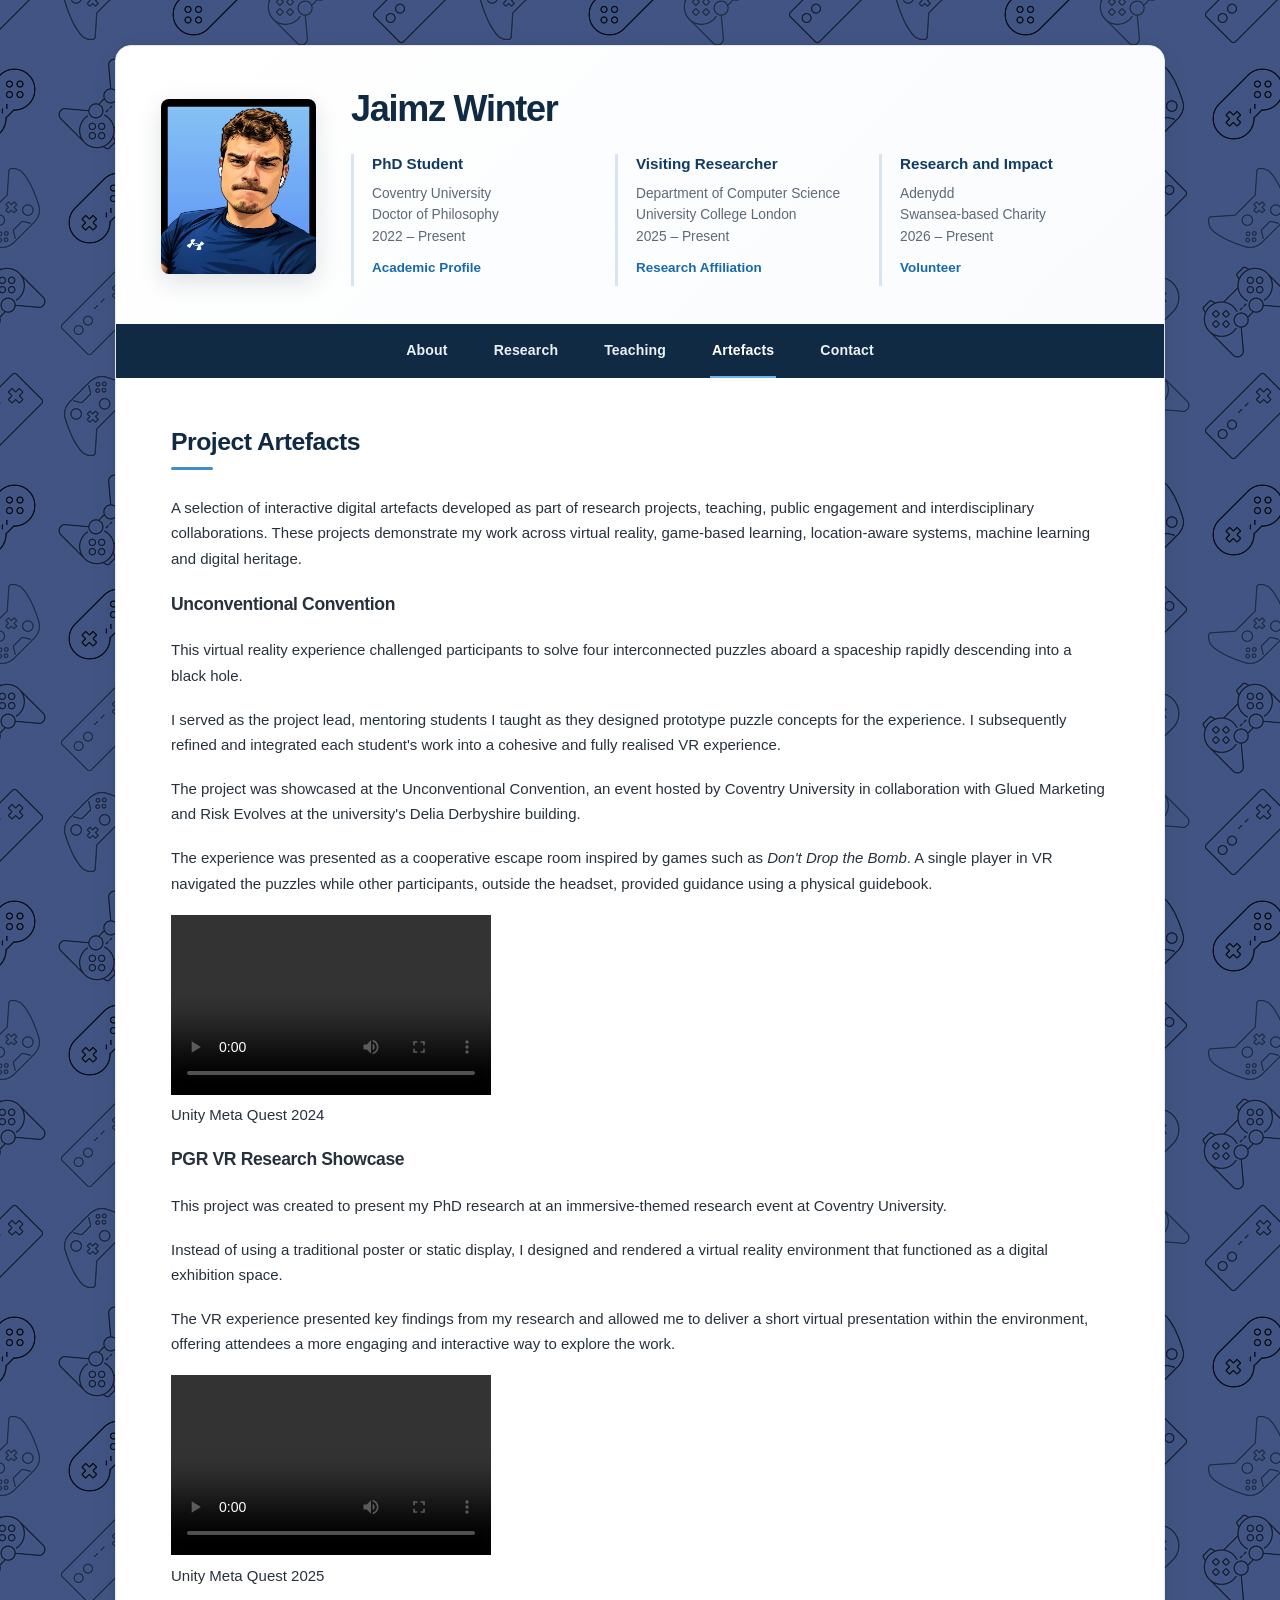
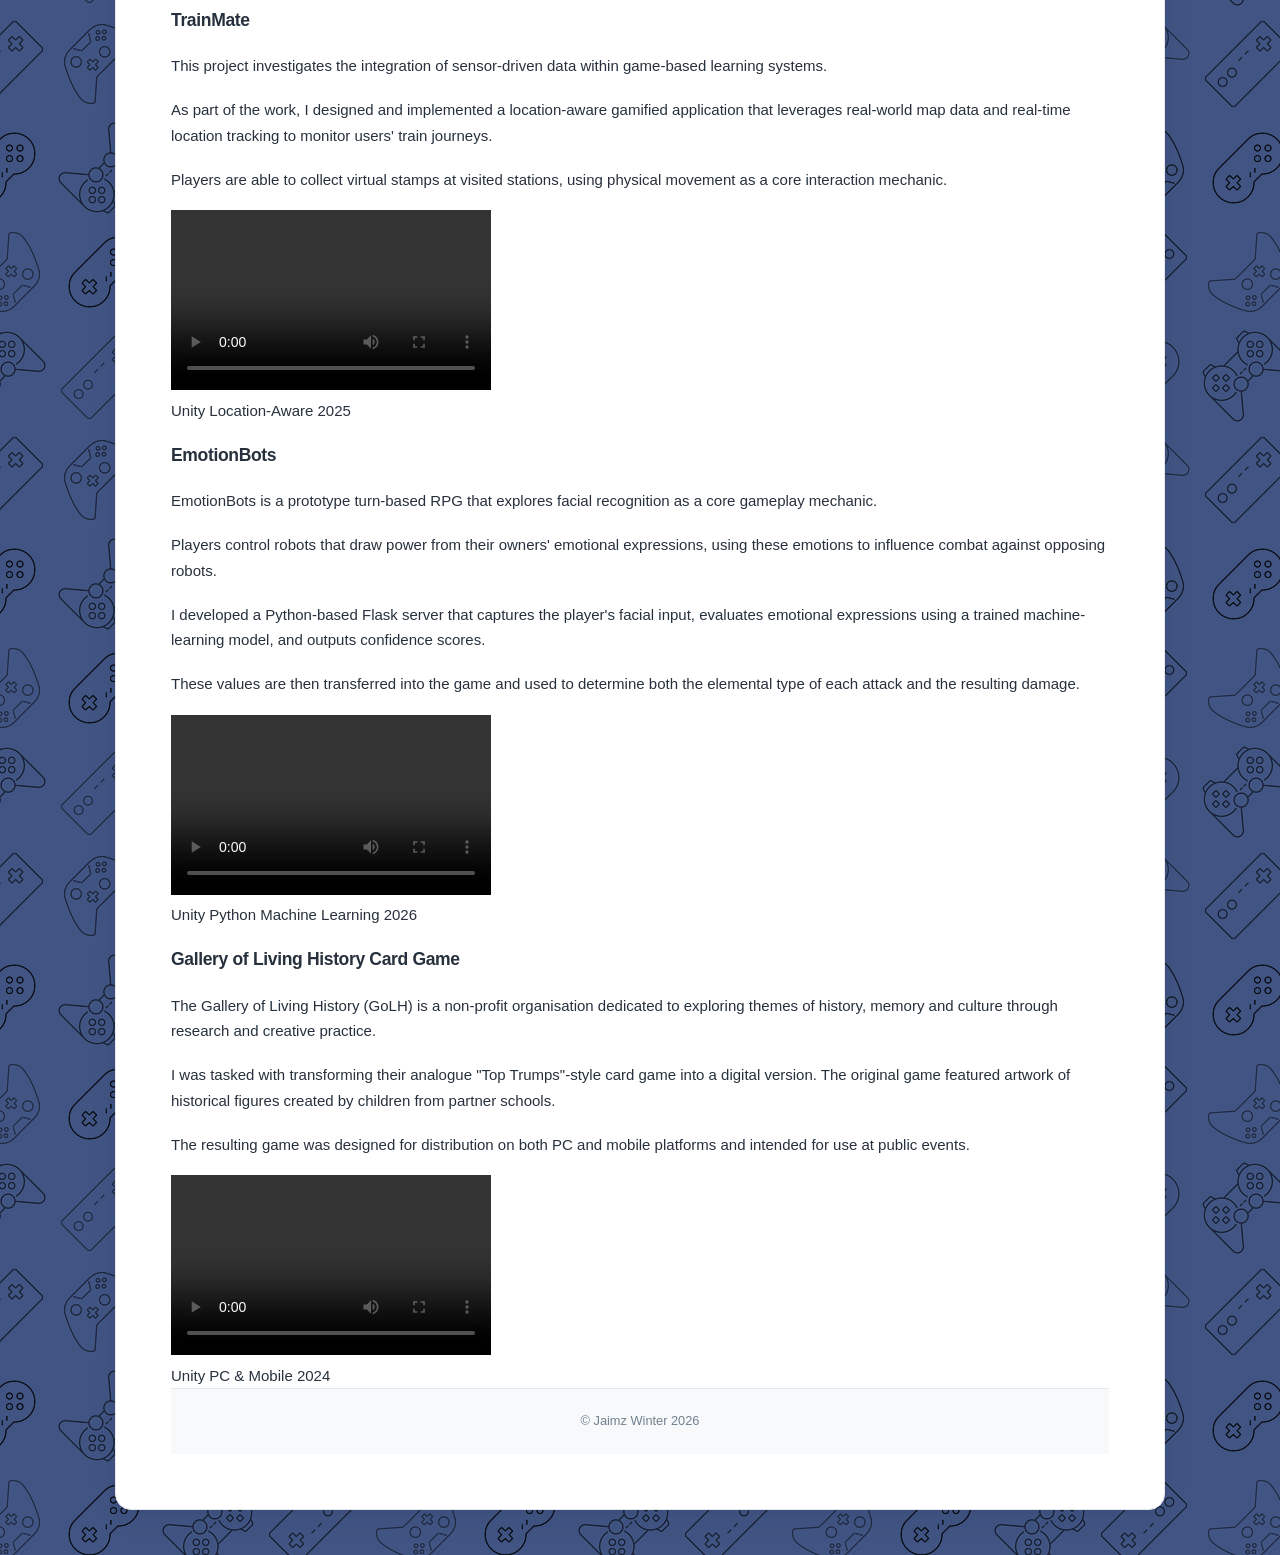
==== Artefacts.html @ 3deaa88f "1" ====
<!DOCTYPE html>
<html lang="en">

<head>
    <meta charset="UTF-8">
    <meta http-equiv="X-UA-Compatible" content="IE=edge">
    <meta name="viewport" content="width=device-width, initial-scale=1">

    <title>Jaimz Winter</title>

    <link rel="stylesheet" href="./Index.css">
</head>

<body class="preload">

<main>

    <!-- =====================================================
         Navigation
         ===================================================== -->

    <header class="header-container">

        <nav class="header-nav-container">

            <input
                id="hamburger-menu"
                type="checkbox"
                class="header-nav-checkbox"
            >

            <label for="hamburger-menu" class="header-nav-label">
                <span class="hamburger">
                    <span class="icon-bar top-bar"></span>
                    <span class="icon-bar middle-bar"></span>
                    <span class="icon-bar bottom-bar"></span>
                </span>
            </label>

            <div class="header-nav-image-container">
                <img
                    src="images/profile.jpg"
                    alt="Profile picture of Jaimz Winter"
                >
            </div>

            <div class="header-nav-wrapper">
                <a href="./index.html">About</a>
                <a href="./research.html">Research</a>
                <a href="./teaching.html">Teaching</a>
                <a href="./Artefacts.html" class="active">Artefacts</a>
                <a href="./contact.html">Contact</a>
            </div>

        </nav>


        <!-- Header -->

        <div class="header-top-container">

            <div class="header-top-image-container">
                <img
                    src="images/profile.jpg"
                    alt="Profile Picture of Jaimz Winter"
                >
            </div>

            <div class="header-top-content-container">

                <h1>Jaimz Winter</h1>

                <div class="header-affiliations-container">

                    <div class="affiliation-block">

                        <strong class="affiliation-title">
                            PhD Student
                        </strong>

                        <p>
                            Coventry University<br>
                            Doctor of Philosophy<br>
                            2022 – Present
                        </p>

                        <p class="department-link">
                            <a
                                href="https://scholar.google.com/citations?user=lIaf_-cAAAAJ&hl=en"
                                target="_blank"
                                rel="noopener noreferrer"
                            >
                                Academic Profile
                            </a>
                        </p>

                    </div>


                    <div class="affiliation-block">

                        <strong class="affiliation-title">
                            Visiting Researcher
                        </strong>

                        <p>
                            Department of Computer Science<br>
                            University College London<br>
                            2025 – Present
                        </p>

                        <p class="department-link">
                            <a
                                href="https://www.ucl.ac.uk/uclic/"
                                target="_blank"
                                rel="noopener noreferrer"
                            >
                                Research Affiliation
                            </a>
                        </p>

                    </div>


                    <div class="affiliation-block">

                        <strong class="affiliation-title">
                            Research and Impact
                        </strong>

                        <p>
                            Adenydd<br>
                            Swansea-based Charity<br>
                            2026 – Present
                        </p>

                        <p class="department-link">
                            <a
                                href="https://adenydd.org/"
                                target="_blank"
                                rel="noopener noreferrer"
                            >
                                Volunteer
                            </a>
                        </p>

                    </div>

                </div>

            </div>

        </div>

    </header>


    <!-- =====================================================
         Main Content
         ===================================================== -->

    <div class="content-container">

        <section class="artefacts-section">

            <h2 class="title">Project Artefacts</h2>

            <p class="section-introduction">
                A selection of interactive digital artefacts developed as
                part of research projects, teaching, public engagement and
                interdisciplinary collaborations. These projects demonstrate
                my work across virtual reality, game-based learning,
                location-aware systems, machine learning and digital heritage.
            </p>


            <!-- =================================================
                 Unconventional Convention
                 ================================================= -->

            <article class="artefact">

                <div class="artefact-content">

                    <h3>Unconventional Convention</h3>

                    <p>
                        This virtual reality experience challenged participants
                        to solve four interconnected puzzles aboard a spaceship
                        rapidly descending into a black hole.
                    </p>

                    <p>
                        I served as the project lead, mentoring students I
                        taught as they designed prototype puzzle concepts for
                        the experience. I subsequently refined and integrated
                        each student's work into a cohesive and fully realised
                        VR experience.
                    </p>

                    <p>
                        The project was showcased at the Unconventional
                        Convention, an event hosted by Coventry University in
                        collaboration with Glued Marketing and Risk Evolves at
                        the university's Delia Derbyshire building.
                    </p>

                    <p>
                        The experience was presented as a cooperative escape
                        room inspired by games such as
                        <em>Don't Drop the Bomb</em>. A single player in VR
                        navigated the puzzles while other participants,
                        outside the headset, provided guidance using a physical
                        guidebook.
                    </p>

                </div>

                <div class="artefact-media">

                    <video
                        controls
                        preload="metadata"
                        width="320"
                        height="180"
                    >
                        <source
                            src="videos/Uncon.mp4"
                            type="video/mp4"
                        >
                        Your browser does not support the video element.
                    </video>

                </div>

                <div class="artefact-meta">
                    <span>Unity</span>
                    <span>Meta Quest</span>
                    <span>2024</span>
                </div>

            </article>


            <!-- =================================================
                 PGR VR Research Showcase
                 ================================================= -->

            <article class="artefact">

                <div class="artefact-content">

                    <h3>PGR VR Research Showcase</h3>

                    <p>
                        This project was created to present my PhD research at
                        an immersive-themed research event at Coventry
                        University.
                    </p>

                    <p>
                        Instead of using a traditional poster or static
                        display, I designed and rendered a virtual reality
                        environment that functioned as a digital exhibition
                        space.
                    </p>

                    <p>
                        The VR experience presented key findings from my
                        research and allowed me to deliver a short virtual
                        presentation within the environment, offering attendees
                        a more engaging and interactive way to explore the work.
                    </p>

                </div>

                <div class="artefact-media">

                    <video
                        controls
                        preload="metadata"
                        width="320"
                        height="180"
                    >
                        <source
                            src="videos/VRPHD.mp4"
                            type="video/mp4"
                        >
                        Your browser does not support the video element.
                    </video>

                </div>

                <div class="artefact-meta">
                    <span>Unity</span>
                    <span>Meta Quest</span>
                    <span>2025</span>
                </div>

            </article>


            <!-- =================================================
                 TrainMate
                 ================================================= -->

            <article class="artefact">

                <div class="artefact-content">

                    <h3>TrainMate</h3>

                    <p>
                        This project investigates the integration of
                        sensor-driven data within game-based learning systems.
                    </p>

                    <p>
                        As part of the work, I designed and implemented a
                        location-aware gamified application that leverages
                        real-world map data and real-time location tracking to
                        monitor users' train journeys.
                    </p>

                    <p>
                        Players are able to collect virtual stamps at visited
                        stations, using physical movement as a core interaction
                        mechanic.
                    </p>

                </div>

                <div class="artefact-media">

                    <video
                        controls
                        preload="metadata"
                        width="320"
                        height="180"
                    >
                        <source
                            src="videos/Train.mp4"
                            type="video/mp4"
                        >
                        Your browser does not support the video element.
                    </video>

                </div>

                <div class="artefact-meta">
                    <span>Unity</span>
                    <span>Location-Aware</span>
                    <span>2025</span>
                </div>

            </article>


            <!-- =================================================
                 EmotionBots
                 ================================================= -->

            <article class="artefact">

                <div class="artefact-content">

                    <h3>EmotionBots</h3>

                    <p>
                        EmotionBots is a prototype turn-based RPG that explores
                        facial recognition as a core gameplay mechanic.
                    </p>

                    <p>
                        Players control robots that draw power from their
                        owners' emotional expressions, using these emotions to
                        influence combat against opposing robots.
                    </p>

                    <p>
                        I developed a Python-based Flask server that captures
                        the player's facial input, evaluates emotional
                        expressions using a trained machine-learning model,
                        and outputs confidence scores.
                    </p>

                    <p>
                        These values are then transferred into the game and
                        used to determine both the elemental type of each
                        attack and the resulting damage.
                    </p>

                </div>

                <div class="artefact-media">

                    <video
                        controls
                        preload="metadata"
                        width="320"
                        height="180"
                    >
                        <source
                            src="videos/Finished Emobot.mp4"
                            type="video/mp4"
                        >
                        Your browser does not support the video element.
                    </video>

                </div>

                <div class="artefact-meta">
                    <span>Unity</span>
                    <span>Python</span>
                    <span>Machine Learning</span>
                    <span>2026</span>
                </div>

            </article>


            <!-- =================================================
                 Gallery of Living History
                 ================================================= -->

            <article class="artefact">

                <div class="artefact-content">

                    <h3>Gallery of Living History Card Game</h3>

                    <p>
                        The Gallery of Living History (GoLH) is a non-profit
                        organisation dedicated to exploring themes of history,
                        memory and culture through research and creative
                        practice.
                    </p>

                    <p>
                        I was tasked with transforming their analogue
                        "Top Trumps"-style card game into a digital version.
                        The original game featured artwork of historical
                        figures created by children from partner schools.
                    </p>

                    <p>
                        The resulting game was designed for distribution on
                        both PC and mobile platforms and intended for use at
                        public events.
                    </p>

                </div>

                <div class="artefact-media">

                    <video
                        controls
                        preload="metadata"
                        width="320"
                        height="180"
                    >
                        <source
                            src="videos/Finish Trumps.mp4"
                            type="video/mp4"
                        >
                        Your browser does not support the video element.
                    </video>

                </div>

                <div class="artefact-meta">
                    <span>Unity</span>
                    <span>PC &amp; Mobile</span>
                    <span>2024</span>
                </div>

            </article>

        </section>





    <!-- =====================================================
         Footer
         ===================================================== -->

    <footer class="footer">

        <p class="footer-text">
            © Jaimz Winter 2026
        </p>

    </footer>

</main>

</body>
</html>
---- Index.css ----
/* =========================================================
   Jaimz Winter — Research Website
   Refined Academic Theme
   ========================================================= */


/* =========================================================
   Global
   ========================================================= */

* {
    box-sizing: border-box;
}

html {
    scroll-behavior: smooth;
}

body {
    margin: 0;
    padding: 0 30px;

    background:  url("../images/background.png");
    color: #27313d;

    font-family:
        Inter,
        -apple-system,
        BlinkMacSystemFont,
        "Segoe UI",
        Helvetica,
        Arial,
        sans-serif;

    font-size: 15px;
    font-weight: 400;
    line-height: 1.7;

    overflow-x: hidden;
}

body.preload * {
    transition: none !important;
}


/* =========================================================
   Main Container
   ========================================================= */

main {
    width: 100%;
    max-width: 1050px;

    margin: 45px auto;

    background: #ffffff;

    border: 1px solid #e4e8ed;
    border-radius: 16px;

    box-shadow:
        0 10px 30px rgba(15, 32, 50, 0.06),
        0 2px 8px rgba(15, 32, 50, 0.04);

    overflow: hidden;
}

@media (max-width: 768px) {
    body {
        padding: 0;
        background: #ffffff;
    }

    main {
        margin: 0;
        border: none;
        border-radius: 0;
        box-shadow: none;
    }
}


/* =========================================================
   Header
   ========================================================= */

.header-container {
    display: flex;
    flex-direction: column;
}


/* =========================================================
   Profile Header
   ========================================================= */
/* =========================================================
   Header
   ========================================================= */

.header-container {
    display: flex;
    flex-direction: column;
}


/* =========================================================
   Profile Header
   ========================================================= */

.header-top-container {
    width: 100%;

    display: flex;
    flex-direction: row;
    align-items: center;

    gap: 35px;

    padding: 42px 45px 38px;

    background:
        linear-gradient(
            135deg,
            #ffffff 0%,
            #f9fbfd 100%
        );

    order: 1;
}

.header-top-image-container {
    flex-shrink: 0;
}

.header-top-image-container > img {
    width: 155px;
    height: 175px;

    object-fit: cover;

    border-radius: 8px;
    border: none;

    box-shadow: 0 8px 25px rgba(15, 32, 50, 0.13);

    display: block;
}

.header-top-content-container {
    flex: 1;

    display: flex;
    flex-direction: column;
}

.header-top-content-container > h1 {
    margin: 0 0 0px;

    color: #102a43;

    font-size: 2.25rem;
    font-weight: 650;

    line-height: 1.15;

    letter-spacing: -0.035em;

    padding-bottom: 25px;
}


/* =========================================================
   Affiliations
   ========================================================= */

.header-top-content-container .header-affiliations-container {
    display: grid;

    grid-template-columns:
        repeat(3, minmax(0, 1fr));

    gap: 24px;
}

.affiliation-block {
    padding-left: 18px;

    border-left: 3px solid #d8e4f1;
}

.header-top-content-container
.header-affiliations-container
.affiliation-block
.affiliation-title {
    display: block;

    margin: 0 0 8px;

    color: #123b63;

    font-size: 0.95rem;
    font-weight: 650;

    line-height: 1.35;

    text-decoration: none;
}

.header-top-content-container
.header-affiliations-container
.affiliation-block
.affiliation-title:hover {
    color: #1769aa;
}

.header-top-content-container
.header-affiliations-container
.affiliation-block
p {
    margin: 0 0 7px;

    color: #5c6976;

    font-size: 0.86rem;
    line-height: 1.55;
}

.header-top-content-container
.header-affiliations-container
.affiliation-block
.department-link {
    margin-top: 10px;
}

.header-top-content-container
.header-affiliations-container
.affiliation-block
.department-link
a {
    color: #1769aa;

    font-size: 0.84rem;
    font-weight: 550;

    text-decoration: none;
}

.header-top-content-container
.header-affiliations-container
.affiliation-block
.department-link
a:hover {
    text-decoration: underline;
}


/* =========================================================
   Navigation
   ========================================================= */

.header-nav-container {
    order: 2;

    position: relative;

    background: #102a43;

    z-index: 1000;
}

.header-nav-wrapper {
    display: flex;

    align-items: center;
    justify-content: center;

    gap: 2px;

    padding: 0 25px;

    background: #102a43;
}

.header-nav-wrapper > a {
    position: relative;

    padding: 15px 22px;

    color: #eaf1f7 !important;

    font-size: 0.88rem;
    font-weight: 550;

    letter-spacing: 0.01em;

    text-decoration: none;

    transition:
        color 180ms ease,
        background 180ms ease;
}

.header-nav-wrapper > a::after {
    content: "";

    position: absolute;

    left: 20px;
    right: 20px;
    bottom: 0;

    height: 2px;

    background: #6eb4e8;

    transform: scaleX(0);

    transform-origin: center;

    transition: transform 180ms ease;
}

.header-nav-wrapper > a:hover {
    color: #ffffff !important;
    background: rgba(255, 255, 255, 0.05);
}

.header-nav-wrapper > a:hover::after,
.header-nav-wrapper > a.active::after {
    transform: scaleX(1);
}

.header-nav-wrapper > a.active {
    color: #ffffff !important;
}


/* =========================================================
   Mobile Navigation
   ========================================================= */

.header-nav-checkbox {
    display: none;
}

.header-nav-checkbox + .header-nav-label {
    display: none;
}

.header-nav-image-container {
    display: none;
}

@media (max-width: 768px) {

    .header-nav-container {
        width: 100%;

        min-height: 58px;

        display: flex;
        align-items: flex-end;

        padding: 15px 20px;

        background: #102a43;

        box-shadow:
            0 3px 10px rgba(15, 32, 50, 0.12);
    }

    .header-nav-checkbox + .header-nav-label {
        display: block;

        position: relative;

        cursor: pointer;

        z-index: 1100;
    }

    .header-nav-checkbox + .header-nav-label .icon-bar {
        display: block;

        width: 25px;
        height: 2px;

        margin: 5px;

        background: #ffffff;

        border-radius: 2px;

        transition:
            transform 200ms ease,
            opacity 200ms ease;
    }

    .header-nav-checkbox:checked
    + .header-nav-label
    .top-bar {
        transform:
            rotate(45deg)
            translate(4px, 5px);
    }

    .header-nav-checkbox:checked
    + .header-nav-label
    .middle-bar {
        opacity: 0;
    }

    .header-nav-checkbox:checked
    + .header-nav-label
    .bottom-bar {
        transform:
            rotate(-45deg)
            translate(4px, -5px);
    }

    .header-nav-wrapper {
        position: fixed;

        top: 0;
        left: 100%;

        width: 100%;
        height: 100vh;

        display: flex;
        flex-direction: column;

        align-items: center;
        justify-content: center;

        gap: 4px;

        padding: 70px 25px 40px;

        background:
            linear-gradient(
                145deg,
                #102a43,
                #173f63
            );

        opacity: 0;

        transition:
            left 250ms ease,
            opacity 250ms ease;
    }

    .header-nav-wrapper > a {
        width: min(320px, 90%);

        padding: 14px 20px;

        border-radius: 8px;

        text-align: center;

        font-size: 1rem;
    }

    .header-nav-wrapper > a::after {
        display: none;
    }

    .header-nav-checkbox:checked
    ~ .header-nav-wrapper {
        left: 0;
        opacity: 1;
    }

    .header-nav-image-container {
        display: none;
    }
}


/* =========================================================
   Mobile Header
   ========================================================= */

@media (max-width: 900px) {

    .header-top-container {
        padding: 35px 30px;
    }

    .header-top-content-container
    .header-affiliations-container {
        grid-template-columns: 1fr;
        gap: 16px;
    }

    .affiliation-block {
        padding-left: 15px;
    }
}

@media (max-width: 768px) {

    .header-top-container {
        flex-direction: column;

        align-items: flex-start;

        gap: 22px;

        padding: 30px 22px 35px;

        border-bottom: 1px solid #e8edf2;

        order: 2;
    }

    .header-top-image-container {
        display: none;
    }

    .header-top-content-container > h1 {
        margin-bottom: 22px;

        font-size: 2rem;
    }

    .header-top-content-container
    .header-affiliations-container {
        grid-template-columns: 1fr;

        gap: 17px;
    }
}



/* =========================================================
   Responsive Header
   ========================================================= */

@media (max-width: 900px) {

    .header-top-container {
        padding: 35px 30px;
    }

    .header-top-content-container
    .header-affiliations-container {
        grid-template-columns: 1fr;

        gap: 16px;
    }

    .affiliation-block {
        padding-left: 15px;
    }
}

@media (max-width: 768px) {

    .header-top-container {
        flex-direction: column;

        align-items: flex-start;

        gap: 22px;

        padding: 30px 22px 35px;

        border-bottom: 1px solid #e8edf2;

        order: 2;
    }

    .header-top-image-container {
        display: none;
    }

    .header-top-content-container > h1 {
        margin-bottom: 22px;

        font-size: 2rem;
    }

    .header-top-content-container
    .header-affiliations-container {
        grid-template-columns: 1fr;

        gap: 17px;
    }
}


/* =========================================================
   Content
   ========================================================= */

.content-container {
    padding: 48px 55px 55px;
}


/* =========================================================
   About Section
   ========================================================= */

.about-top-container {
    width: 100%;

    display: flex;
    flex-direction: row;

    align-items: center;

    gap: 42px;

    padding-bottom: 35px;

    border-bottom: 1px solid #e4e9ee;
}

.about-top-container
.about-top-text-container {
    flex: 4;

    min-width: 0;
}

.about-top-container
.about-top-text-container p {
    margin: 0 0 0rem;
}

.about-top-container
.about-top-image-container {
    flex: 1;

    display: flex;

    align-items: center;
    justify-content: center;

    padding: 20px;
}

.about-top-container
.about-top-image-container
a {
    display: block;
}

.about-top-container
.about-top-image-container
a img {
    display: block;

    width: 100%;
    max-width: 260px;

    object-fit: cover;

    border-radius: 14px;

    box-shadow:
        0 8px 25px rgba(15, 32, 50, 0.10);

    transition:
        transform 180ms ease,
        box-shadow 180ms ease;
}

.about-top-container
.about-top-image-container
a:hover img {
    transform: translateY(-3px);

    box-shadow:
        0 12px 30px rgba(15, 32, 50, 0.14);
}

.about-container {
    width: 100%;
}

.about-container p {
    margin: 0 0 1.15rem;
}


/* =========================================================
   Typography
   ========================================================= */

p {
    margin: 0 0 1.15rem;
}

h1,
h2,
h3 {
    letter-spacing: -0.02em;
}

h2.title {
    position: relative;

    margin: 0 0 25px;

    padding-bottom: 12px;

    color: #102a43;

    font-size: 1.55rem;
    font-weight: 650;
    line-height: 1.3;

    letter-spacing: -0.02em;
}

h2.title::after {
    content: "";

    position: absolute;

    left: 0;
    bottom: 0;

    width: 42px;
    height: 3px;

    background: #3f8fc5;

    border-radius: 3px;
}

h3.subtitle {
    margin: 0 0 10px;

    color: #183b5b;

    font-size: 1.08rem;
    font-weight: 650;
    line-height: 1.45;
}


/* =========================================================
   Lists
   ========================================================= */

ul.list {
    margin: 1rem 0;

    padding-left: 22px;
}

ul.list > li {
    margin-bottom: 10px;

    color: #374553;

    line-height: 1.65;
}

ul.list > li::marker {
    color: #6c8ca6;
}


/* =========================================================
   Links
   ========================================================= */

a:link {
    color: #1769aa;
}

a:visited {
    color: #1769aa;
}

a:hover {
    color: #0c4f86;
}

a.link {
    color: #1769aa;
    font-weight: 500;
}

a.link:hover {
    color: #0c4f86;
}


/* =========================================================
   Footer
   ========================================================= */

.footer {
    width: 100%;

    padding: 22px 30px;

    background: #f7f9fb;

    border-top: 1px solid #e3e8ed;
}

.footer .footer-text {
    margin: 0;
    padding: 0;

    color: #71808f;

    text-align: center;

    font-size: 0.8rem;
    line-height: 1.6;
}

.footer .footer-text a {
    color: #506f89;

    text-decoration: none;
}

.footer .footer-text a:hover {
    color: #1769aa;

    text-decoration: underline;
}


/* =========================================================
   Responsive Content
   ========================================================= */

@media (max-width: 768px) {

    .content-container {
        padding: 35px 22px 40px;
    }

    h2.title {
        font-size: 1.4rem;
    }

    h3.subtitle {
        font-size: 1.04rem;
    }

    .about-top-container {
        flex-direction: column;

        align-items: stretch;

        gap: 25px;
    }

    .about-top-container
    .about-top-image-container {
        order: -1;

        padding: 0;
    }

    .about-top-container
    .about-top-image-container
    a img {
        width: 100%;
        max-width: 300px;

        margin: 0 auto;
    }

    .footer {
        padding: 20px;
    }
}


/* =========================================================
   Small Screens
   ========================================================= */

@media (max-width: 480px) {

    .header-top-container {
        padding: 28px 20px 30px;
    }

    .header-top-content-container > h1 {
        font-size: 1.8rem;
    }

    .content-container {
        padding: 30px 18px 35px;
    }

    .footer {
        padding: 18px;
    }
}
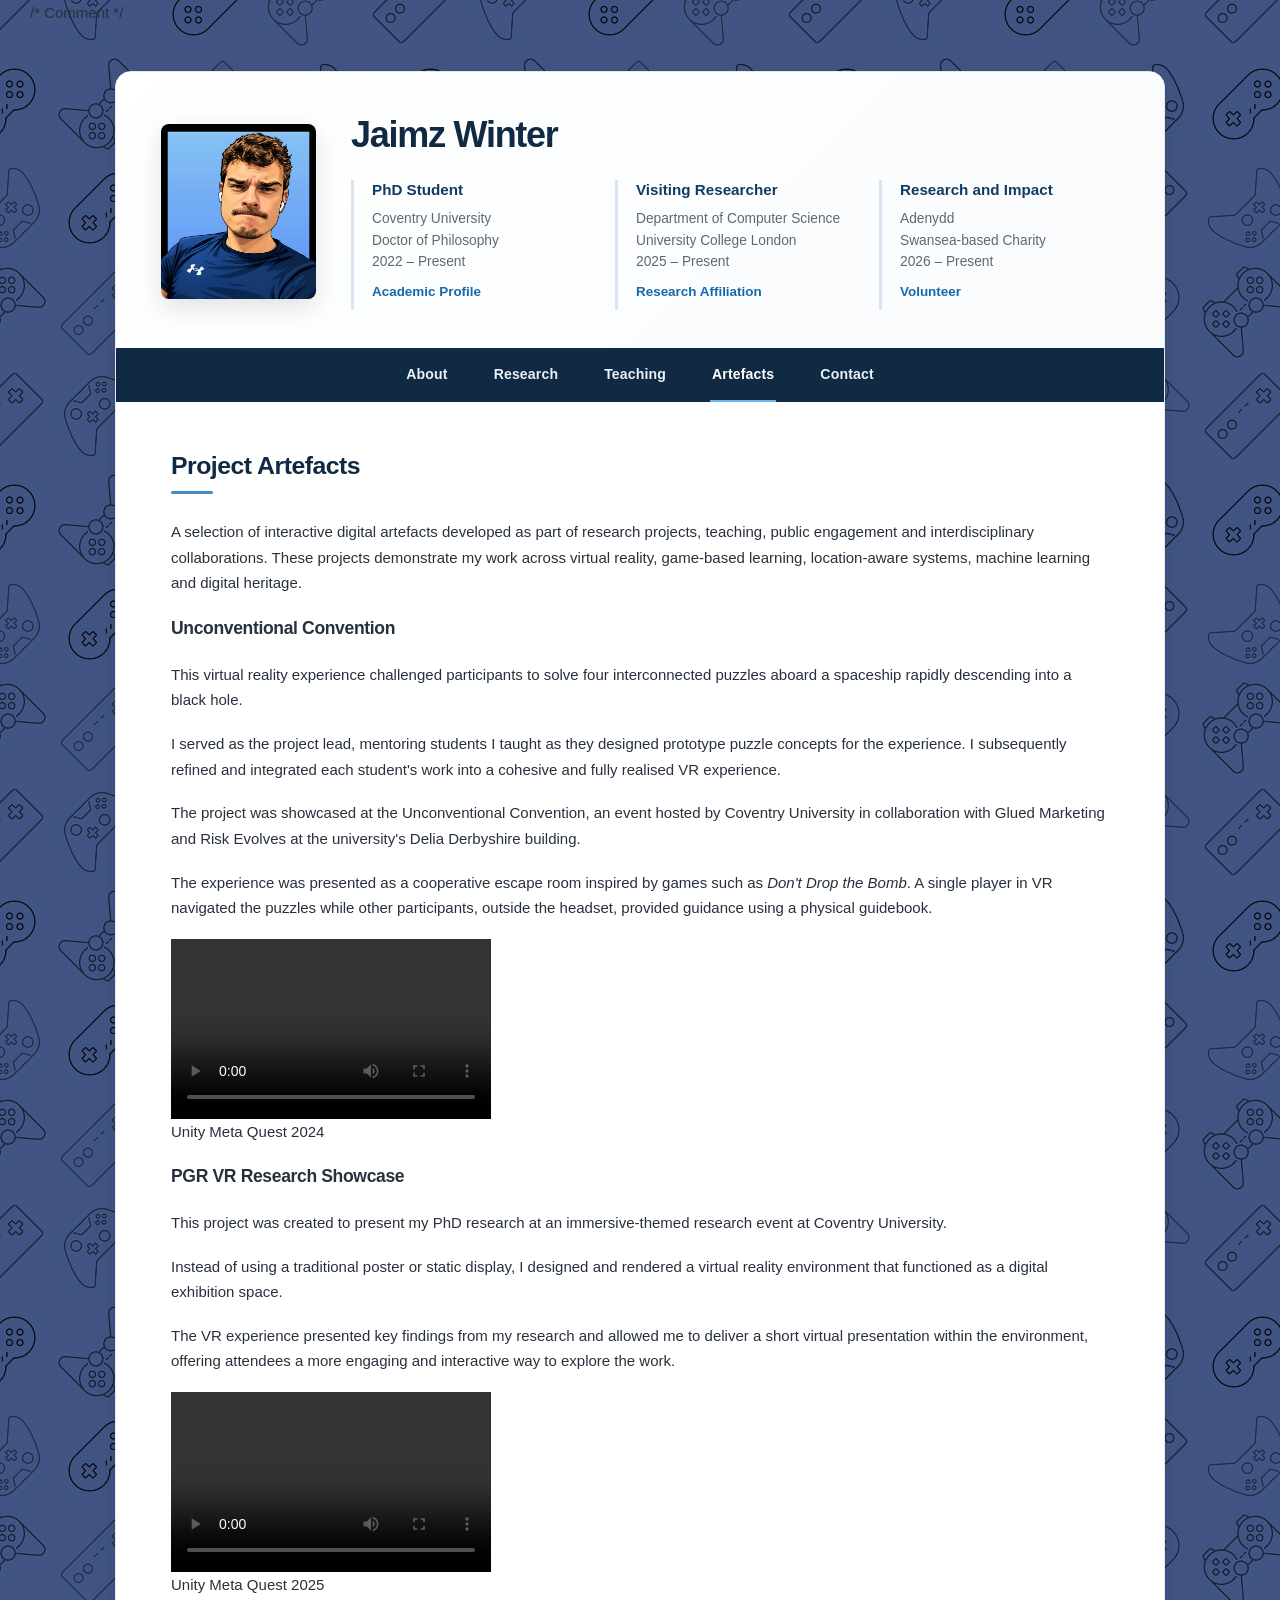
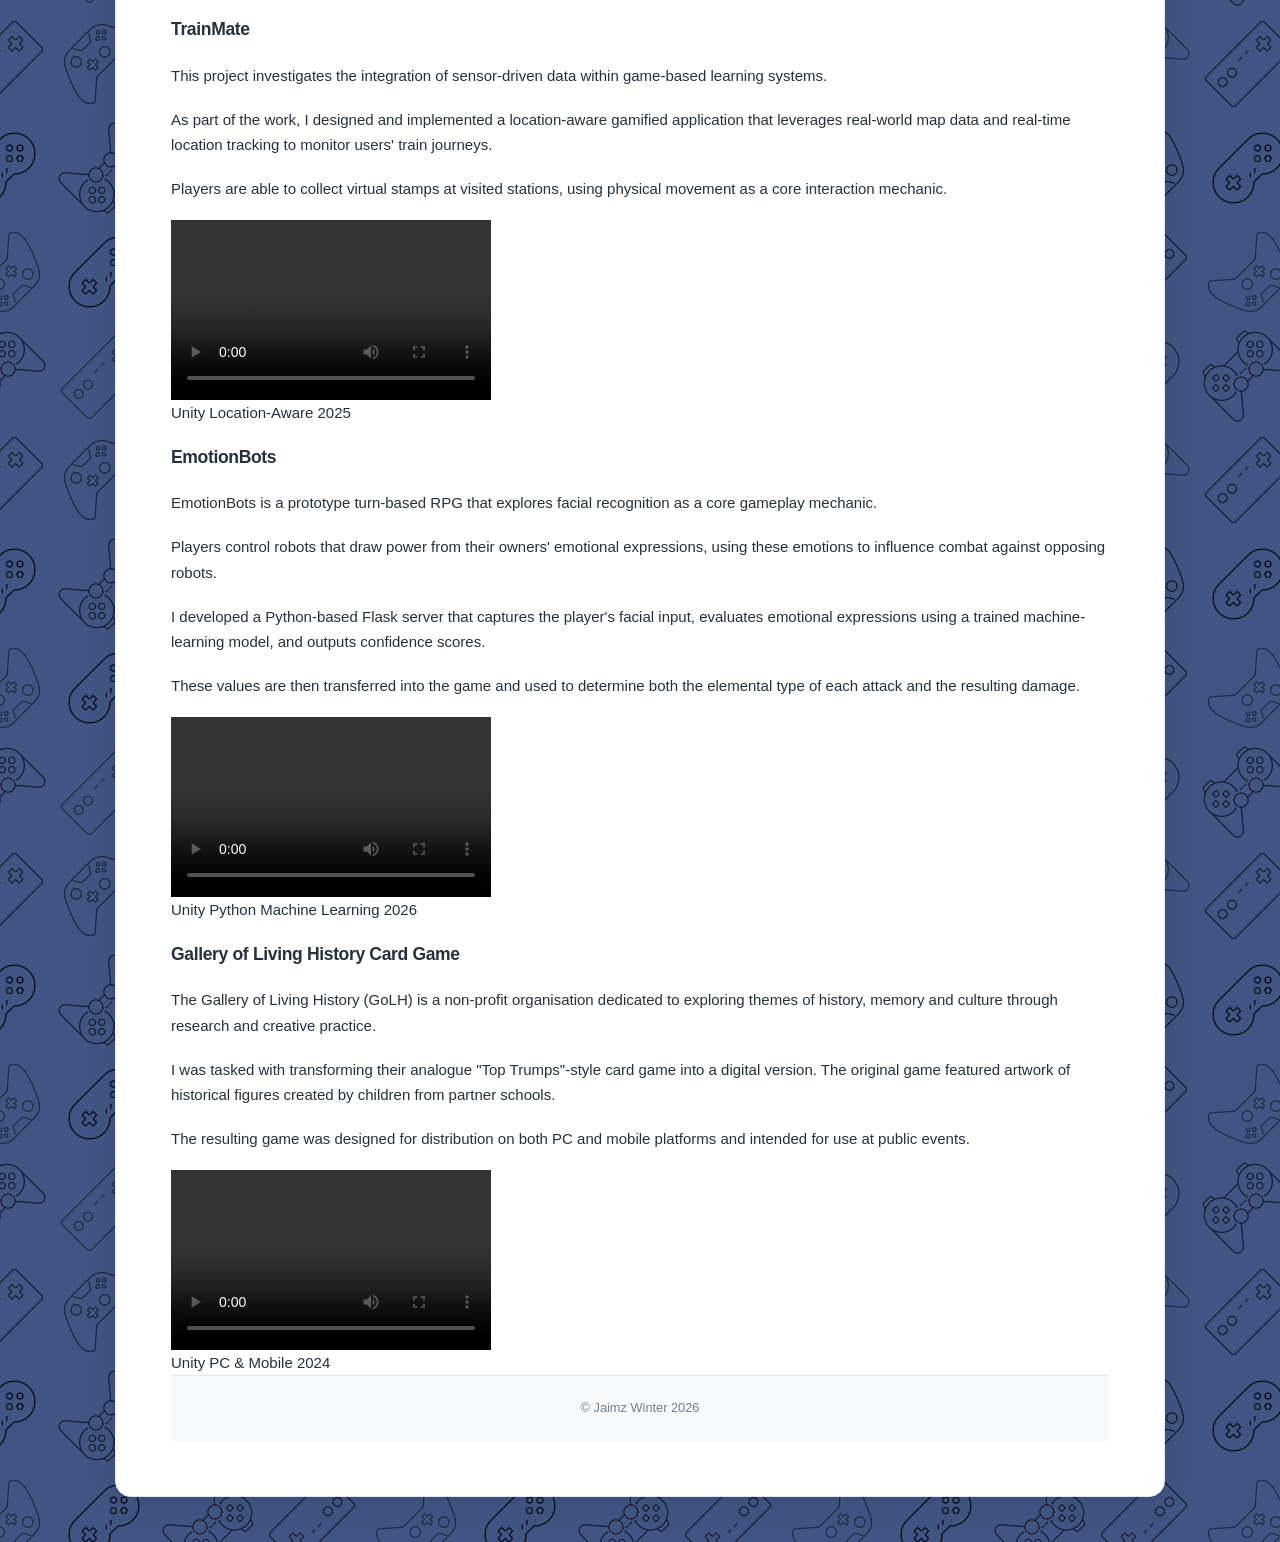
==== commit 098a2a86: "Second Push" ====
--- a/Artefacts.html
+++ b/Artefacts.html
@@ -1,4 +1,5 @@
 
+/* Comment */
 <!DOCTYPE html>
 <html lang="en">
 
--- a/Index.css
+++ b/Index.css
@@ -21,7 +21,7 @@
     margin: 0;
     padding: 0 30px;
 
-    background:  url("../images/background.png");
+    background:  url("/images/background.png");
     color: #27313d;
 
     font-family:
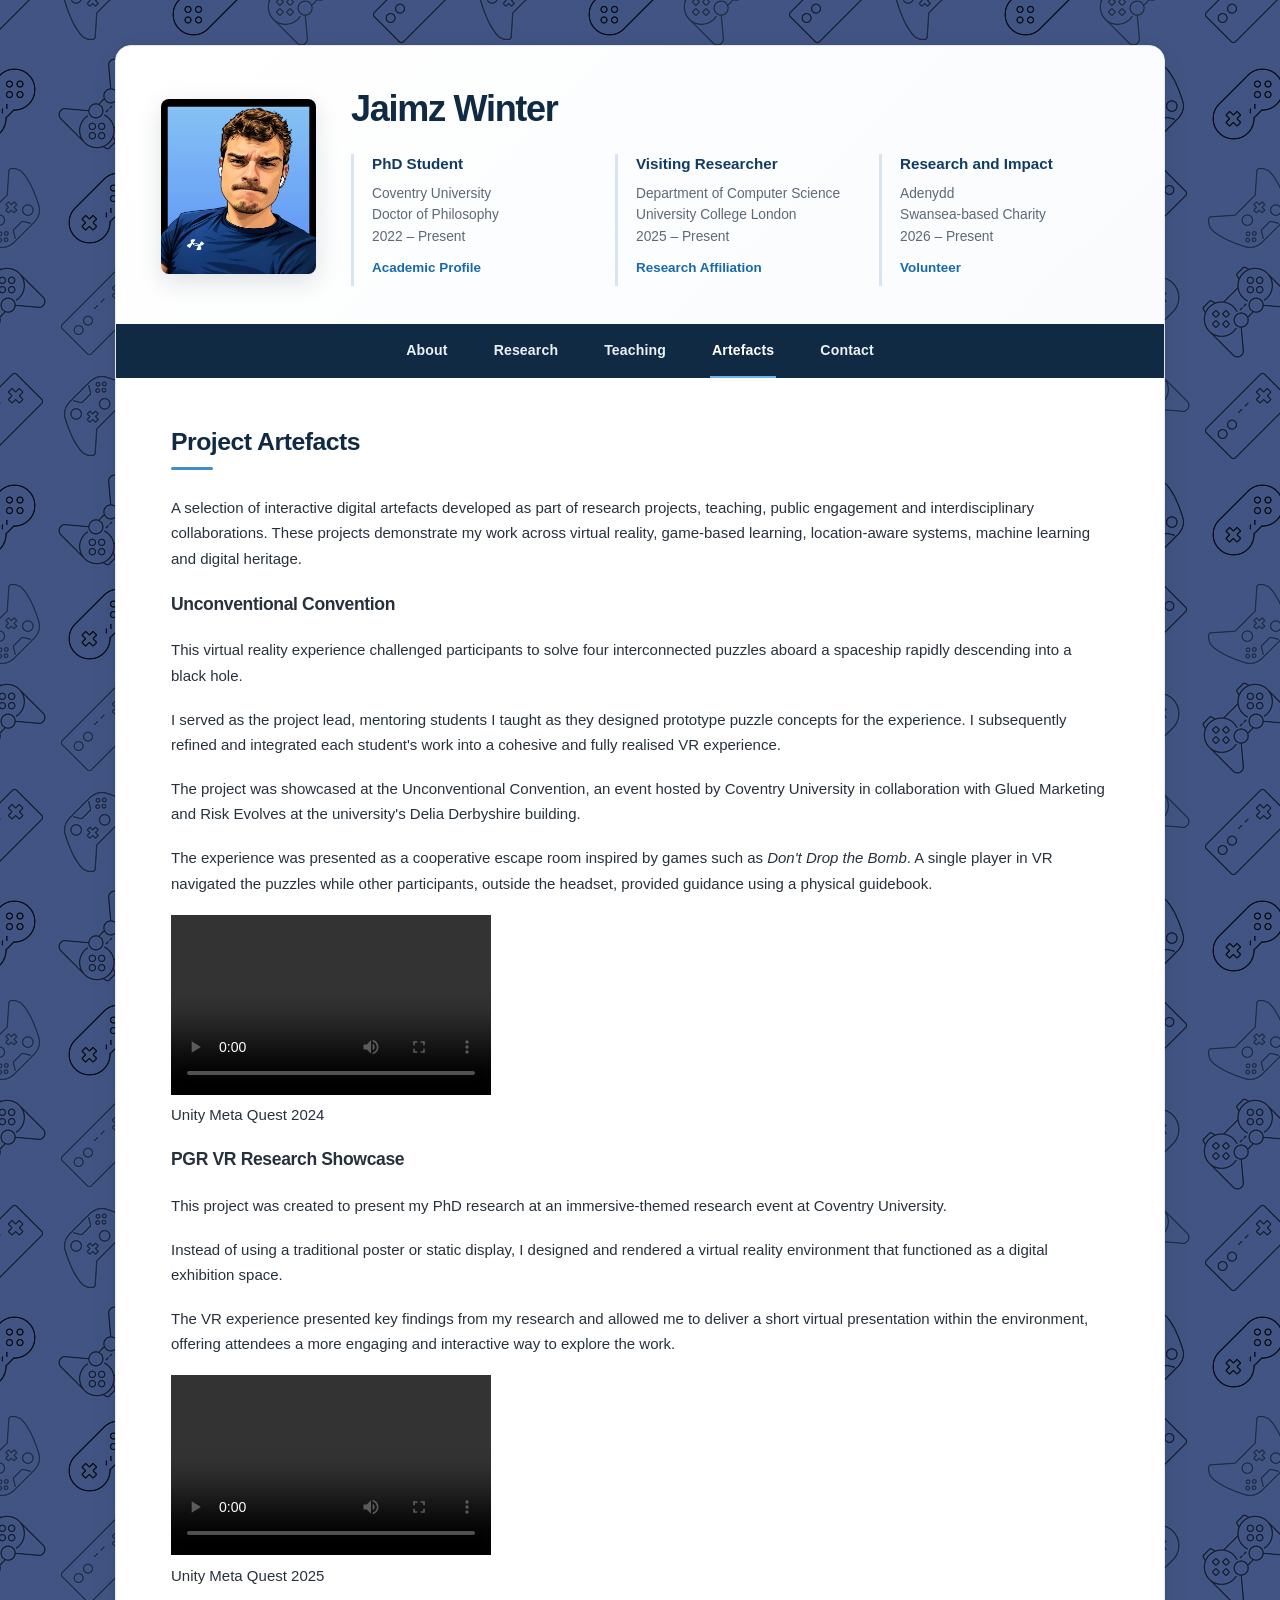
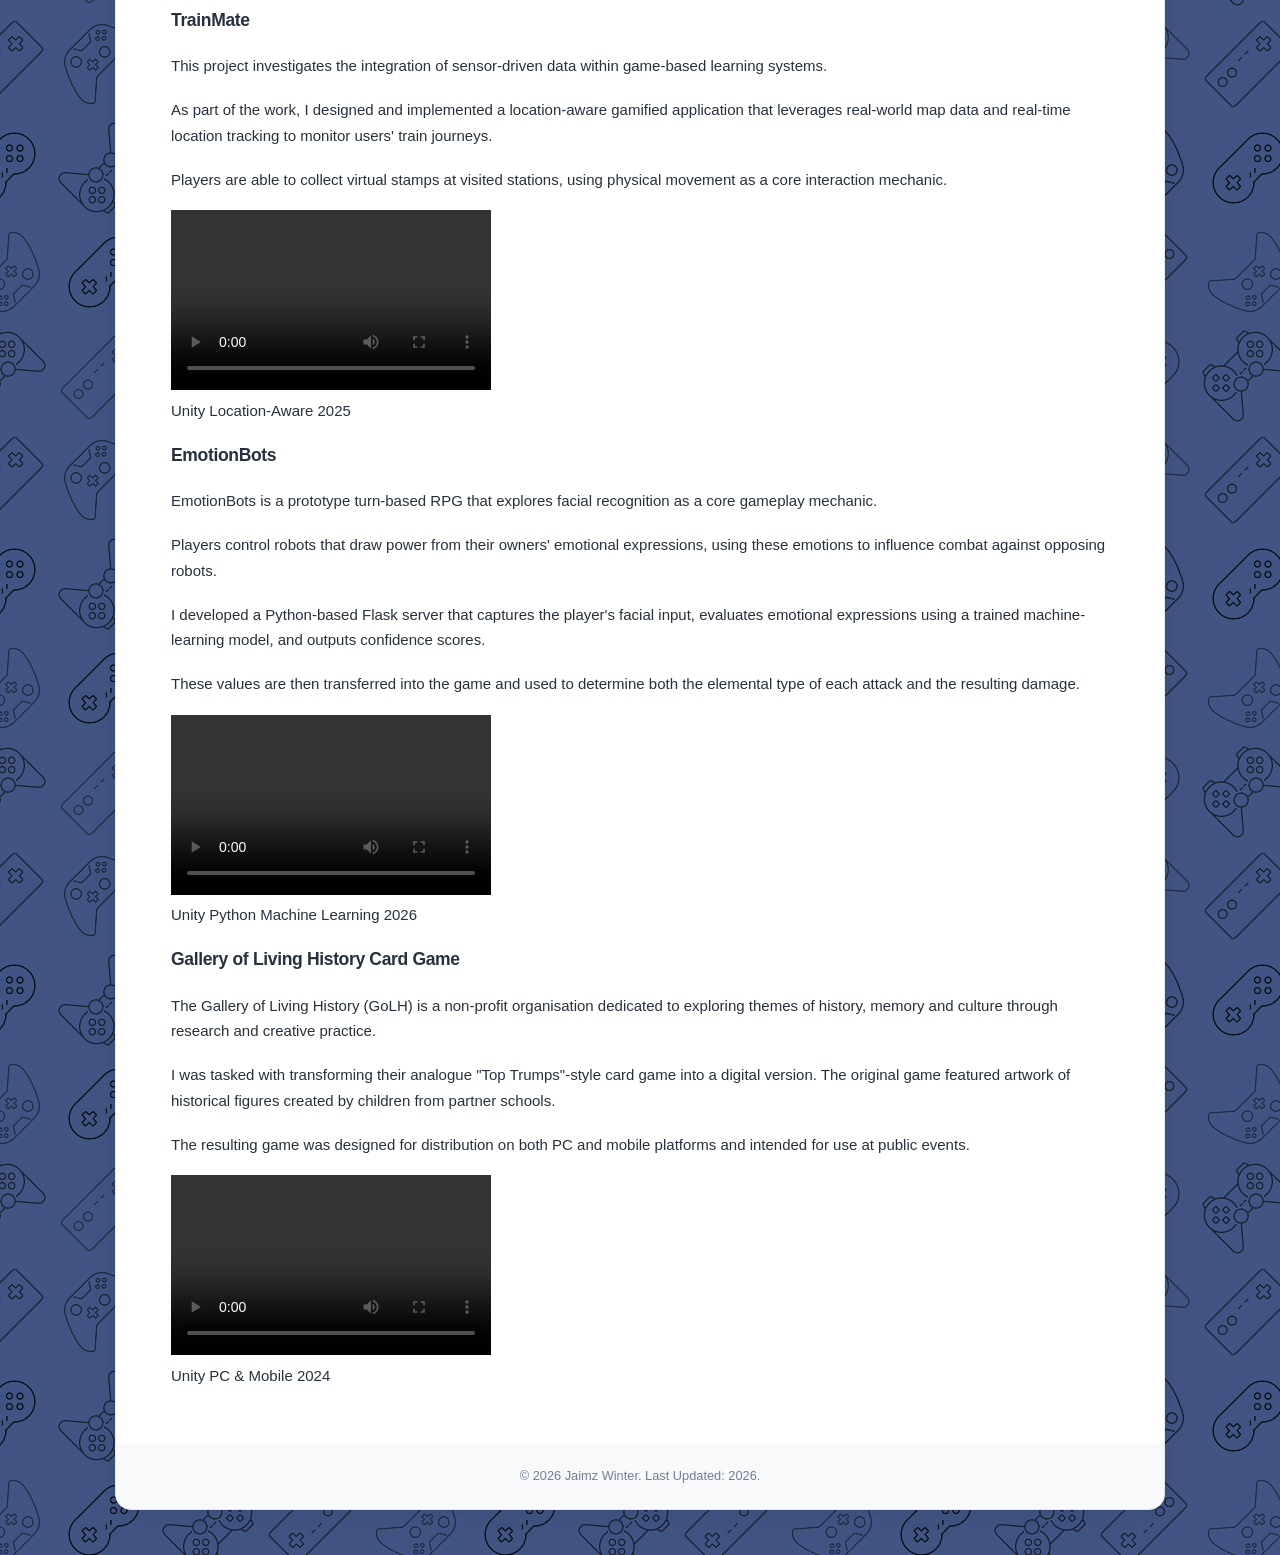
==== commit 040d3541: "UPDATE 12/10/26" ====
--- a/Artefacts.html
+++ b/Artefacts.html
@@ -1,5 +1,4 @@
 
-/* Comment */
 <!DOCTYPE html>
 <html lang="en">
 
@@ -48,10 +47,10 @@
 
             <div class="header-nav-wrapper">
                 <a href="./index.html">About</a>
-                <a href="./research.html">Research</a>
-                <a href="./teaching.html">Teaching</a>
+                <a href="./Research.html">Research</a>
+                <a href="./Teaching.html">Teaching</a>
                 <a href="./Artefacts.html" class="active">Artefacts</a>
-                <a href="./contact.html">Contact</a>
+                <a href="./Contact.html">Contact</a>
             </div>
 
         </nav>
@@ -482,7 +481,7 @@
 
 
 
-
+</div>
 
     <!-- =====================================================
          Footer
@@ -491,12 +490,14 @@
     <footer class="footer">
 
         <p class="footer-text">
-            © Jaimz Winter 2026
-        </p>
-
+                    © 2026 Jaimz Winter.
+                    Last Updated: 2026.
+                </p>
     </footer>
 
 </main>
 
 </body>
 </html>
+   </footer>
+
--- a/Index.css
+++ b/Index.css
@@ -21,7 +21,7 @@
     margin: 0;
     padding: 0 30px;
 
-    background:  url("/images/background.png");
+    background:  url("images/background.png");
     color: #27313d;
 
     font-family:
@@ -808,12 +808,11 @@
 
     background: #f7f9fb;
 
-    border-top: 1px solid #e3e8ed;
+    border-top: 1px solid #ffffff;
 }
 
 .footer .footer-text {
     margin: 0;
-    padding: 0;
 
     color: #71808f;
 
@@ -846,6 +845,10 @@
         padding: 35px 22px 40px;
     }
 
+    .content-container section {
+        margin-bottom: 42px;
+    }
+
     h2.title {
         font-size: 1.4rem;
     }
@@ -854,28 +857,20 @@
         font-size: 1.04rem;
     }
 
-    .about-top-container {
-        flex-direction: column;
-
-        align-items: stretch;
-
-        gap: 25px;
-    }
-
-    .about-top-container
-    .about-top-image-container {
-        order: -1;
-
-        padding: 0;
-    }
-
-    .about-top-container
-    .about-top-image-container
-    a img {
-        width: 100%;
-        max-width: 300px;
-
-        margin: 0 auto;
+    .yearly-container {
+        padding: 20px;
+
+        margin-bottom: 24px;
+    }
+
+    ul.list {
+        padding-left: 20px;
+    }
+
+    ul.list > li {
+        padding-left: 3px;
+
+        margin-bottom: 16px;
     }
 
     .footer {
@@ -902,6 +897,10 @@
         padding: 30px 18px 35px;
     }
 
+    .yearly-container {
+        padding: 18px;
+    }
+
     .footer {
         padding: 18px;
     }
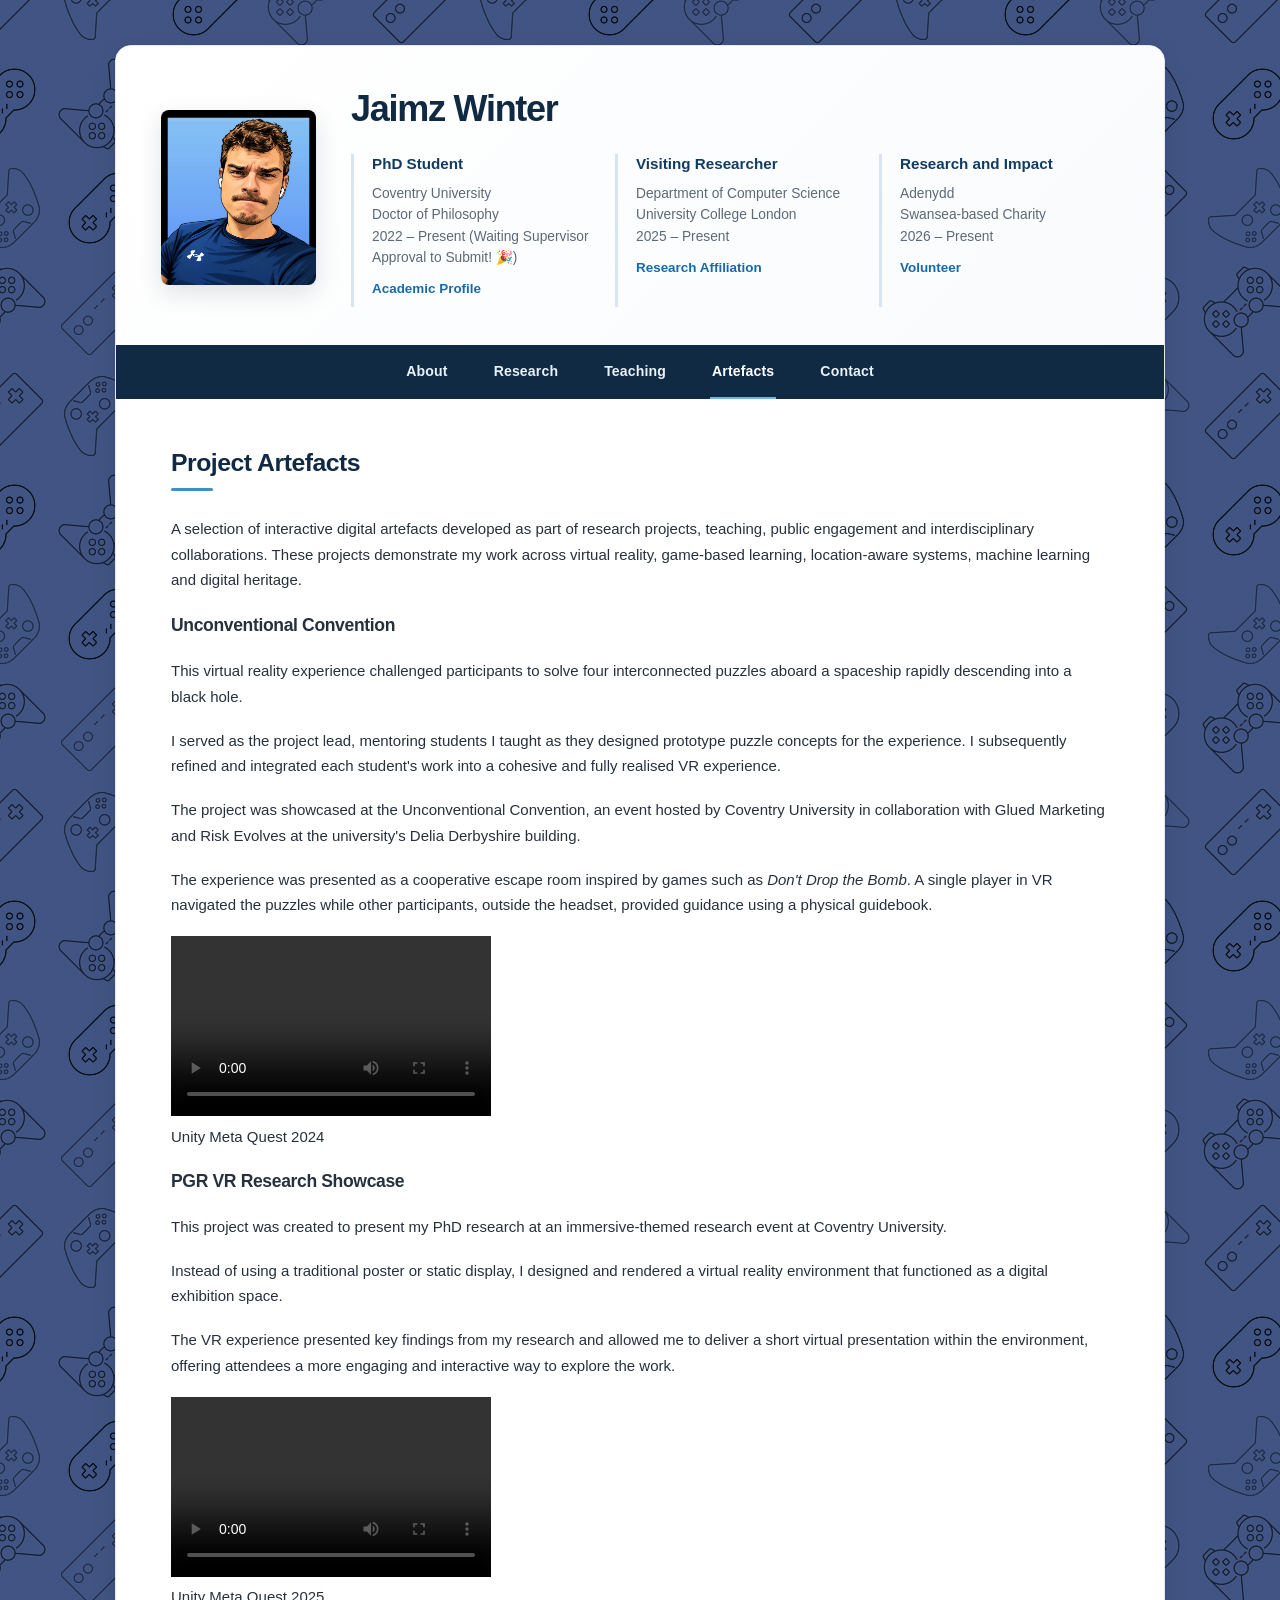
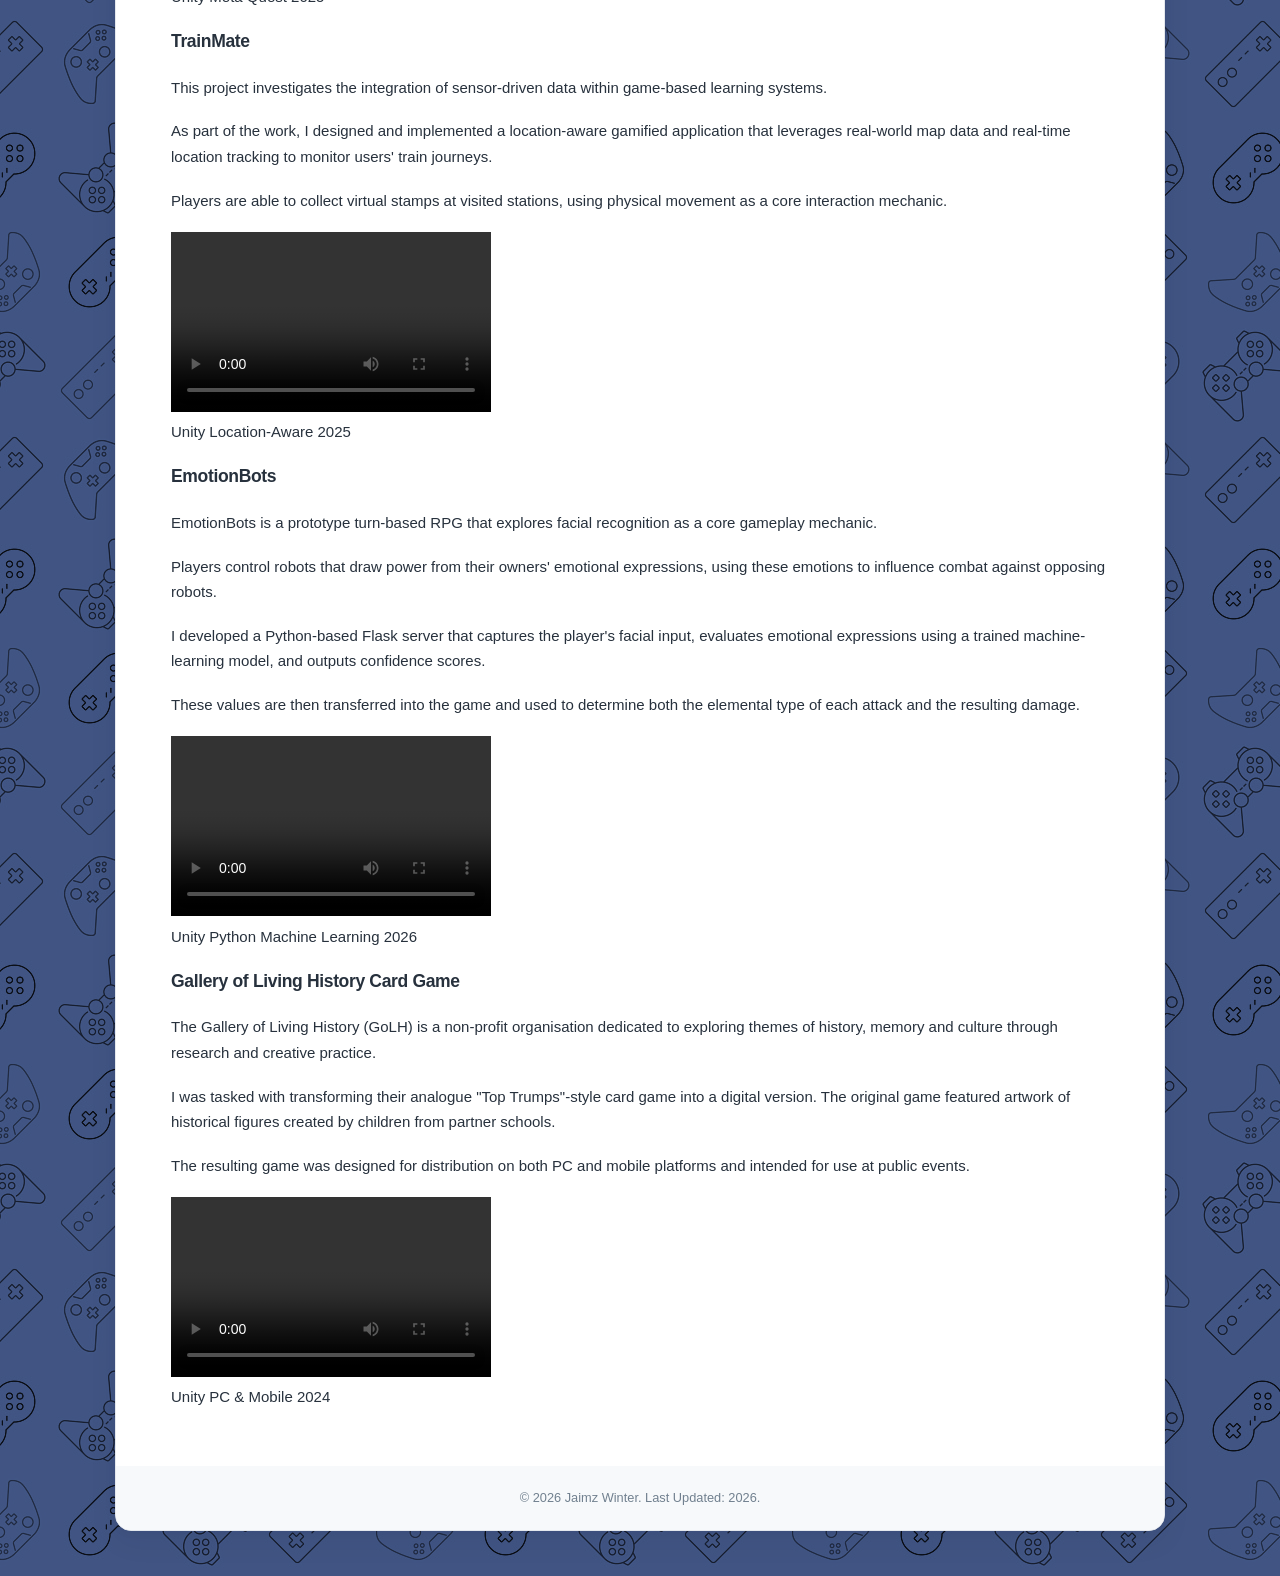
==== commit 1287d9f4: "1" ====
--- a/Artefacts.html
+++ b/Artefacts.html
@@ -83,6 +83,7 @@
                             Coventry University<br>
                             Doctor of Philosophy<br>
                             2022 – Present
+                            (Waiting Supervisor Approval to Submit! 🎉)
                         </p>
 
                         <p class="department-link">
--- a/Index.css
+++ b/Index.css
@@ -905,3 +905,50 @@
         padding: 18px;
     }
 }
+
+
+/* =========================================================
+   Current Study Container
+   ========================================================= */
+
+.current-study-container {
+    margin: 30px 0;
+    padding: 28px 32px;
+
+    background: linear-gradient(
+        135deg,
+        #0c1f2d 0%,
+        #8fc6f1 100%
+    );
+
+    border: 1px solid #7e99af;
+    border-left: 4px solid #3f8fc5;
+    border-radius: 10px;
+
+    box-shadow:
+        0 4px 14px rgba(15, 32, 50, 0.04);
+}
+
+.current-study-container h2.title {
+    margin-bottom: 20px;
+}
+
+.current-study-container p {
+    margin-bottom: 12px;
+}
+
+.current-study-container p:last-child {
+    margin-bottom: 0;
+}
+
+.current-study-container strong {
+    color: #183b5b;
+}
+
+/* Mobile adjustments */
+@media (max-width: 768px) {
+    .current-study-container {
+        margin: 24px 0;
+        padding: 22px 20px;
+    }
+}
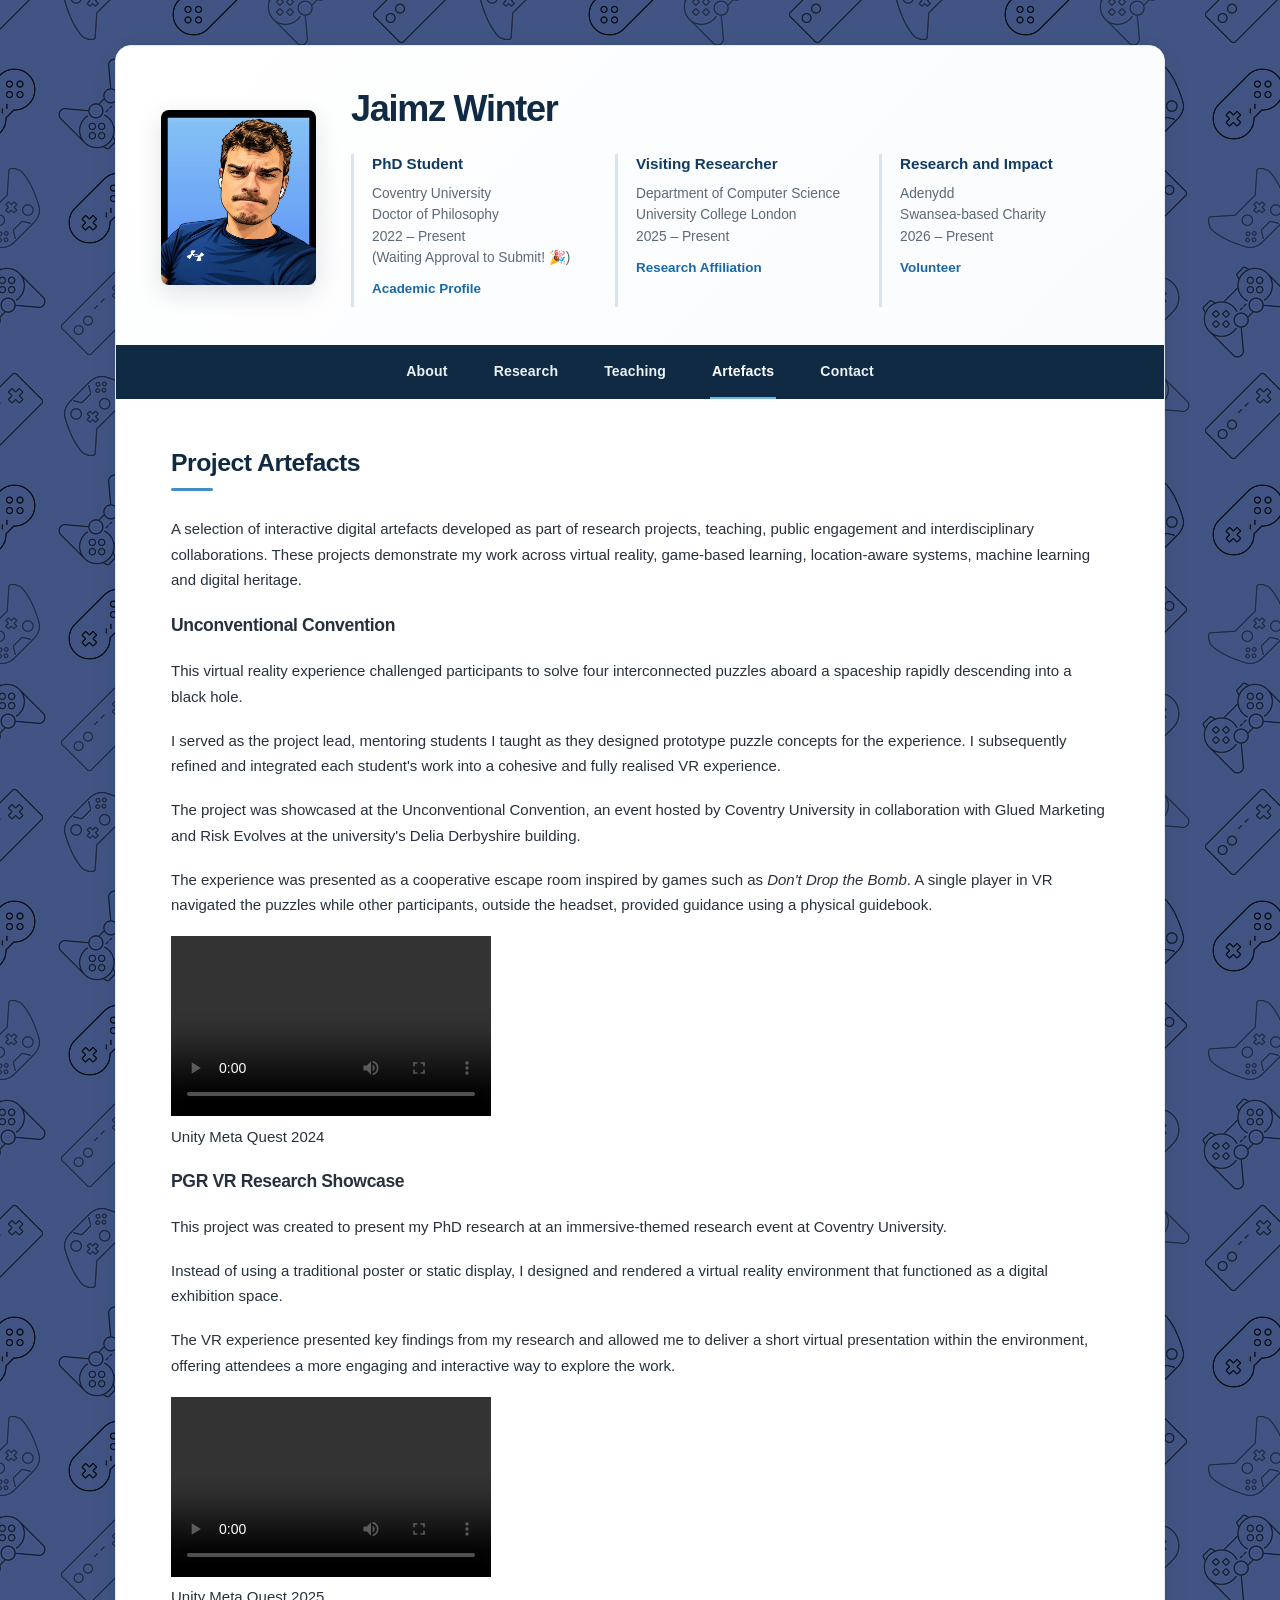
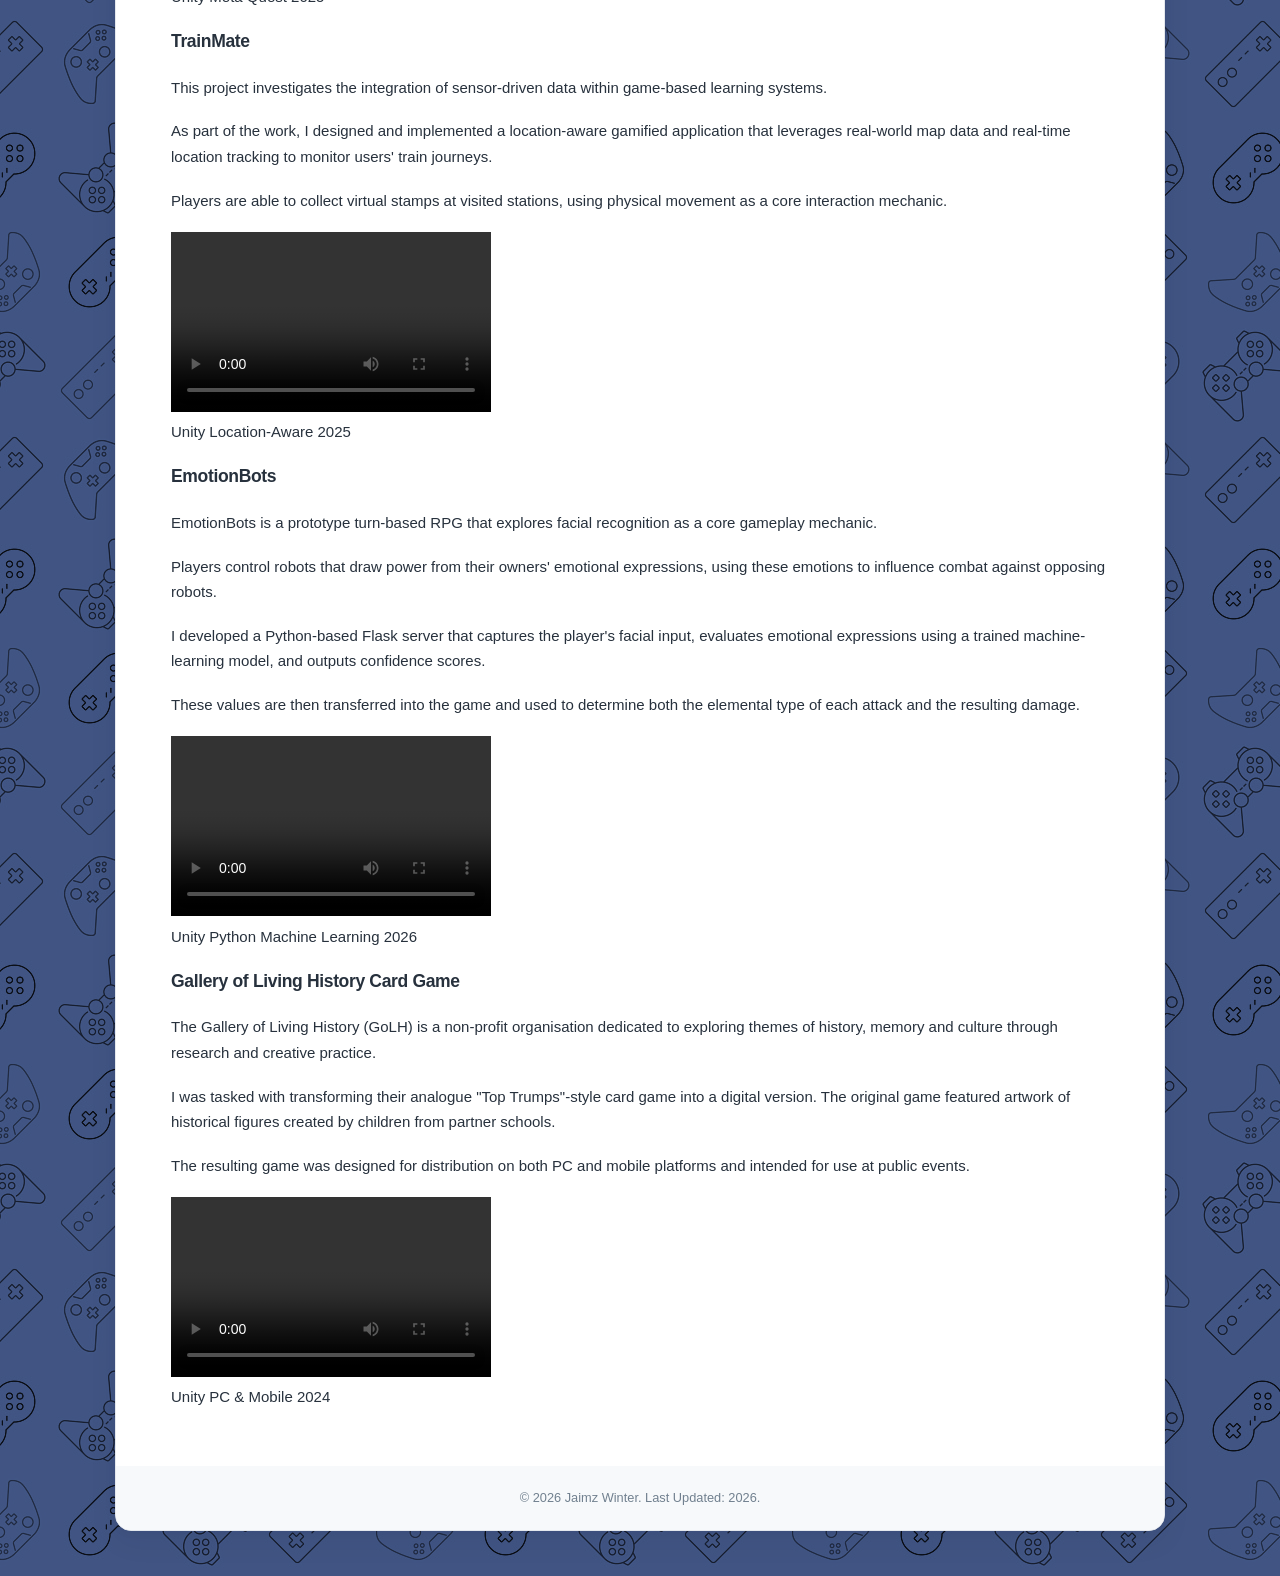
==== commit d86dea51: "corrected line breaks" ====
--- a/Artefacts.html
+++ b/Artefacts.html
@@ -82,8 +82,8 @@
                         <p>
                             Coventry University<br>
                             Doctor of Philosophy<br>
-                            2022 – Present
-                            (Waiting Supervisor Approval to Submit! 🎉)
+                            2022 – Present <br>
+                            (Waiting Approval to Submit! 🎉)
                         </p>
 
                         <p class="department-link">
